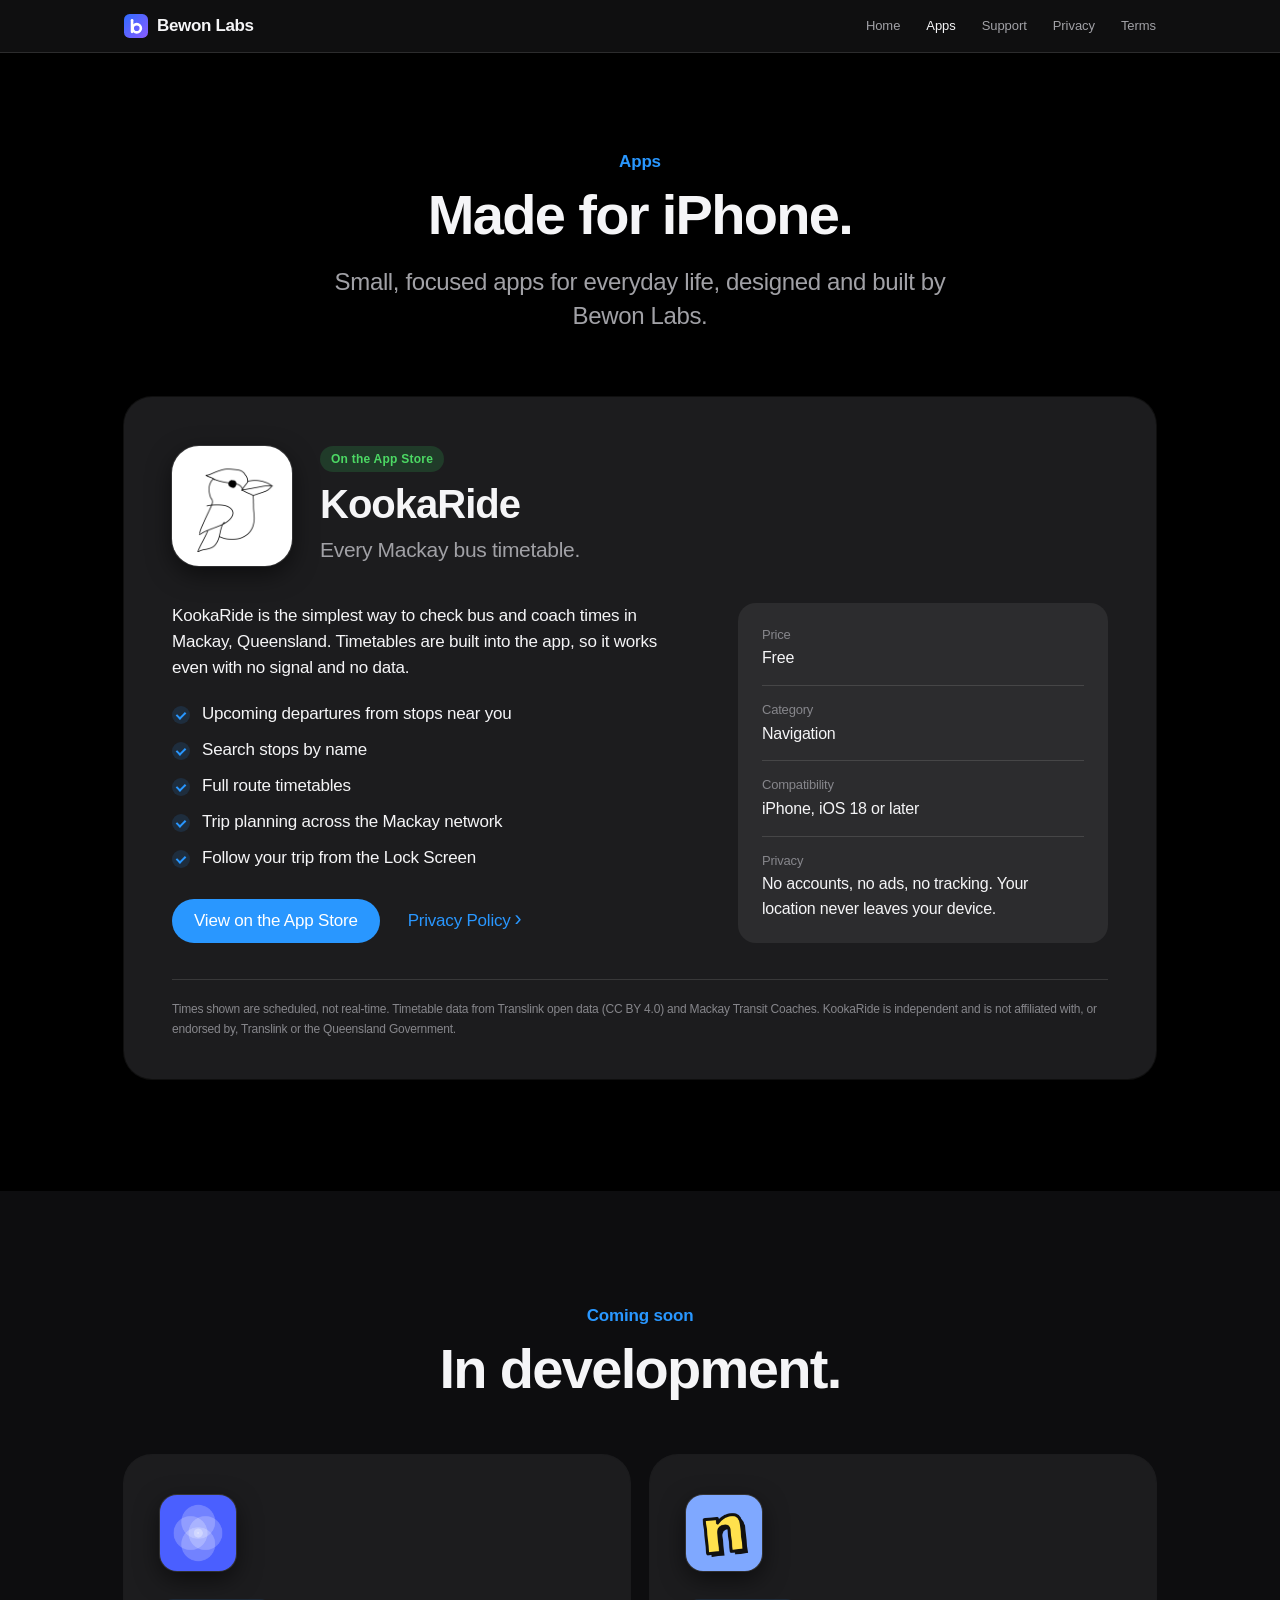
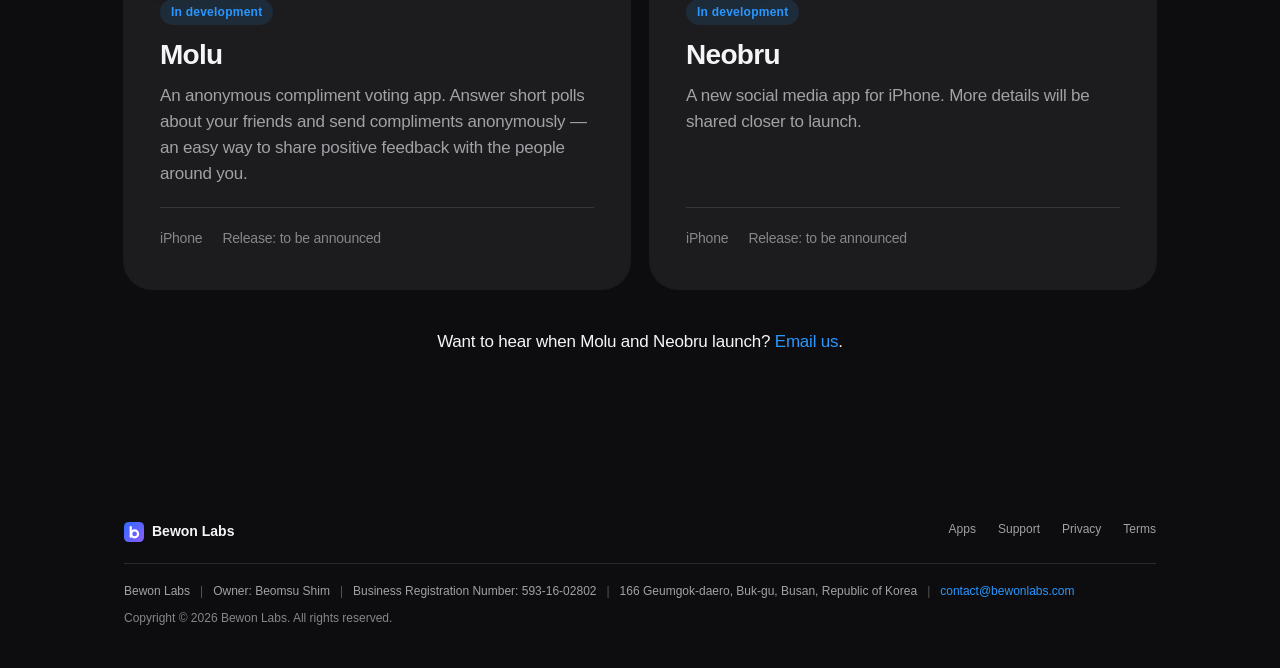
==== apps.html @ 568832bc "Redesign site with dark theme and app pages" ====
<!DOCTYPE html>
<html lang="en">
<head>
<meta charset="UTF-8">
<meta name="viewport" content="width=device-width, initial-scale=1, viewport-fit=cover">
<title>Apps — Bewon Labs</title>
<meta name="description" content="KookaRide, Molu and Neobru — iPhone apps by Bewon Labs.">
<meta name="theme-color" content="#000000">
<meta name="color-scheme" content="dark">
<link rel="icon" type="image/svg+xml" href="data:image/svg+xml,%3Csvg xmlns=%22http://www.w3.org/2000/svg%22 viewBox=%220 0 64 64%22%3E%3Cdefs%3E%3ClinearGradient id=%22g%22 x1=%220%22 y1=%220%22 x2=%221%22 y2=%221%22%3E%3Cstop offset=%220%22 stop-color=%22%232f6bff%22/%3E%3Cstop offset=%221%22 stop-color=%22%238a5cff%22/%3E%3C/linearGradient%3E%3C/defs%3E%3Crect width=%2264%22 height=%2264%22 rx=%2215%22 fill=%22url%28%23g%29%22/%3E%3Crect x=%2218%22 y=%2213%22 width=%227%22 height=%2238%22 rx=%223.5%22 fill=%22%23fff%22/%3E%3Ccircle cx=%2234%22 cy=%2238%22 r=%2211%22 fill=%22none%22 stroke=%22%23fff%22 stroke-width=%227%22/%3E%3C/svg%3E">
<link rel="apple-touch-icon" href="favicon.png">
<link rel="stylesheet" href="style.css">
</head>
<body>
<a class="skip" href="#main">Skip to content</a>
<header class="site-header">
  <div class="wrap">
    <a class="brand" href="index.html" aria-label="Bewon Labs home">
      <svg viewBox="0 0 64 64" aria-hidden="true">
      <defs><linearGradient id="lg-h" x1="0" y1="0" x2="1" y2="1">
        <stop offset="0" stop-color="#2f6bff"/><stop offset="1" stop-color="#8a5cff"/></linearGradient></defs>
      <rect width="64" height="64" rx="15" fill="url(#lg-h)"/>
      <rect x="18" y="13" width="7" height="38" rx="3.5" fill="#fff"/>
      <circle cx="34" cy="38" r="11" fill="none" stroke="#fff" stroke-width="7"/>
    </svg>
      <span>Bewon Labs</span>
    </a>
    <nav class="nav" aria-label="Main">
      <a href="index.html" class="nav-home">Home</a>
      <a href="apps.html" aria-current="page">Apps</a>
      <a href="support.html">Support</a>
      <a href="privacy.html">Privacy</a>
      <a href="terms.html">Terms</a>
    </nav>
  </div>
</header>

<main id="main">
  <div class="page-intro">
    <div class="wrap">
      <p class="eyebrow reveal">Apps</p>
      <h1 class="headline reveal">Made for iPhone.</h1>
      <p class="subhead reveal">Small, focused apps for everyday life, designed and built by Bewon Labs.</p>
    </div>
  </div>

  <section style="padding-top:0">
    <div class="wrap">
      <article class="feature reveal">
        <div class="feature-head">
          <img class="app-icon app-icon-lg" src="kookaride.png" alt="KookaRide app icon" width="120" height="120">
          <div>
            <span class="badge live">On the App Store</span>
            <h2 class="title">KookaRide</h2>
            <p class="feature-sub">Every Mackay bus timetable.</p>
          </div>
        </div>
        <div class="feature-body">
          <div>
            <p>KookaRide is the simplest way to check bus and coach times in Mackay, Queensland.
            Timetables are built into the app, so it works even with no signal and no data.</p>
            <ul class="checklist">
              <li>Upcoming departures from stops near you</li>
              <li>Search stops by name</li>
              <li>Full route timetables</li>
              <li>Trip planning across the Mackay network</li>
              <li>Follow your trip from the Lock Screen</li>
            </ul>
            <div class="actions left">
              <a class="btn" href="https://apps.apple.com/au/app/kookaride/id6785360237">View on the App Store</a>
              <a class="more" href="https://devrafa.notion.site/kookaride-privacy-policy">Privacy Policy</a>
            </div>
          </div>
          <dl class="facts">
            <div><dt>Price</dt><dd>Free</dd></div>
            <div><dt>Category</dt><dd>Navigation</dd></div>
            <div><dt>Compatibility</dt><dd>iPhone, iOS 18 or later</dd></div>
            <div><dt>Privacy</dt><dd>No accounts, no ads, no tracking. Your location never leaves your device.</dd></div>
          </dl>
        </div>
        <p class="fineprint">Times shown are scheduled, not real-time. Timetable data from Translink open data (CC BY 4.0) and Mackay Transit Coaches.
        KookaRide is independent and is not affiliated with, or endorsed by, Translink or the Queensland Government.</p>
      </article>
    </div>
  </section>

  <section class="alt">
    <div class="wrap">
      <div class="section-head reveal">
        <p class="eyebrow">Coming soon</p>
        <h2 class="headline">In development.</h2>
      </div>
      <div class="apps">
      <article class="app reveal">
        <img class="app-icon" src="molu.png" alt="Molu app icon" width="76" height="76">
        <span class="badge">In development</span>
        <h3>Molu</h3>
        <p>An anonymous compliment voting app. Answer short polls about your friends and send compliments anonymously &mdash; an easy way to share positive feedback with the people around you.</p>
        <div class="meta"><span>iPhone</span><span>Release: to be announced</span></div>
      </article>
      <article class="app reveal">
        <img class="app-icon" src="neobru.png" alt="Neobru app icon" width="76" height="76">
        <span class="badge">In development</span>
        <h3>Neobru</h3>
        <p>A new social media app for iPhone. More details will be shared closer to launch.</p>
        <div class="meta"><span>iPhone</span><span>Release: to be announced</span></div>
      </article>
      </div>
      <p class="center reveal" style="margin-top:40px">Want to hear when Molu and Neobru launch? <a href="mailto:contact@bewonlabs.com?subject=Launch%20updates">Email us</a>.</p>
    </div>
  </section>
</main>

<footer class="site-footer">
  <div class="wrap">
    <div class="footer-top">
      <div class="footer-brand"><svg viewBox="0 0 64 64" aria-hidden="true">
      <defs><linearGradient id="lg-f" x1="0" y1="0" x2="1" y2="1">
        <stop offset="0" stop-color="#2f6bff"/><stop offset="1" stop-color="#8a5cff"/></linearGradient></defs>
      <rect width="64" height="64" rx="15" fill="url(#lg-f)"/>
      <rect x="18" y="13" width="7" height="38" rx="3.5" fill="#fff"/>
      <circle cx="34" cy="38" r="11" fill="none" stroke="#fff" stroke-width="7"/>
    </svg><span>Bewon Labs</span></div>
      <nav class="footer-links" aria-label="Footer">
        <a href="apps.html">Apps</a>
        <a href="support.html">Support</a>
        <a href="privacy.html">Privacy</a>
        <a href="terms.html">Terms</a>
      </nav>
    </div>
    <p class="biz">
      <span>Bewon Labs</span>
      <span>Owner: Beomsu Shim</span>
      <span>Business Registration Number: 593-16-02802</span>
      <span>166 Geumgok-daero, Buk-gu, Busan, Republic of Korea</span>
      <span><a href="mailto:contact@bewonlabs.com">contact@bewonlabs.com</a></span>
    </p>
    <p class="copy">Copyright &copy; 2026 Bewon Labs. All rights reserved.</p>
  </div>
</footer>
<script>
(function(){
  var d=document.documentElement;d.className+=' js';
  var els=document.querySelectorAll('.reveal');
  if(!('IntersectionObserver' in window)){els.forEach(function(e){e.classList.add('in')});return;}
  var io=new IntersectionObserver(function(es){es.forEach(function(e){if(e.isIntersecting){e.target.classList.add('in');io.unobserve(e.target);}})},{rootMargin:'0px 0px -8% 0px'});
  els.forEach(function(e){io.observe(e)});
})();
</script>
</body>
</html>
---- style.css ----
/* Bewon Labs — site styles */
:root{
  --bg:#000000;
  --bg-alt:#0d0d0f;
  --surface:#1c1c1e;
  --surface-2:#2c2c2e;
  --text:#f5f5f7;
  --text-2:#a1a1a6;
  --text-3:#86868b;
  --line:rgba(255,255,255,.12);
  --accent:#2997ff;
  --accent-hover:#5aafff;
  --header-bg:rgba(22,22,23,.72);
  --shadow:0 0 0 1px rgba(255,255,255,.06);
  --shadow-hover:0 0 0 1px rgba(255,255,255,.12),0 20px 50px rgba(0,0,0,.6);
  --glow-1:rgba(64,120,255,.30);
  --glow-2:rgba(160,110,255,.24);
  --radius-lg:28px;
  --radius:18px;
  --max:1080px;
  --read:680px;
  color-scheme:dark;
}

*,*::before,*::after{box-sizing:border-box}
html{-webkit-text-size-adjust:100%;scroll-behavior:smooth}
body{
  margin:0;background:var(--bg);color:var(--text);
  font-family:-apple-system,BlinkMacSystemFont,"SF Pro Text","Helvetica Neue","Segoe UI",Roboto,sans-serif;
  font-size:17px;line-height:1.53;letter-spacing:-.012em;
  -webkit-font-smoothing:antialiased;-moz-osx-font-smoothing:grayscale;
  text-rendering:optimizeLegibility;
}
a{color:var(--accent);text-decoration:none}
a:hover{text-decoration:underline}
:focus-visible{outline:3px solid color-mix(in srgb,var(--accent) 55%,transparent);outline-offset:3px;border-radius:6px}
img,svg{display:block}
.wrap{max-width:var(--max);margin:0 auto;padding:0 24px}
.read{max-width:var(--read);margin:0 auto;padding:0 24px}
.skip{position:absolute;left:-9999px}
.skip:focus{left:16px;top:12px;z-index:100;background:var(--surface);padding:8px 14px;border-radius:10px;box-shadow:var(--shadow)}

/* ---------- Header ---------- */
.site-header{
  position:sticky;top:0;z-index:50;
  background:var(--header-bg);
  -webkit-backdrop-filter:saturate(180%) blur(20px);backdrop-filter:saturate(180%) blur(20px);
  border-bottom:1px solid var(--line);
}
.site-header .wrap{height:52px;display:flex;align-items:center;justify-content:space-between;gap:16px}
.brand{display:flex;align-items:center;gap:9px;white-space:nowrap;color:var(--text);font-weight:600;font-size:17px;letter-spacing:-.02em}
.brand:hover{text-decoration:none}
.brand svg{width:24px;height:24px;flex:none}
.nav{display:flex;gap:26px;font-size:13px;letter-spacing:-.005em}
.nav a{color:var(--text-2);transition:color .2s}
.nav a:hover{color:var(--text);text-decoration:none}
.nav a[aria-current="page"]{color:var(--text);font-weight:500}

/* ---------- Type ---------- */
.eyebrow{font-size:17px;font-weight:600;color:var(--accent);margin:0 0 10px;letter-spacing:-.01em}
.display{font-size:clamp(44px,8vw,88px);line-height:1.04;font-weight:700;letter-spacing:-.035em;margin:0}
.headline{font-size:clamp(34px,5vw,56px);line-height:1.07;font-weight:700;letter-spacing:-.03em;margin:0}
.title{font-size:clamp(28px,3.6vw,40px);line-height:1.1;font-weight:700;letter-spacing:-.025em;margin:0}
.subhead{font-size:clamp(19px,2.2vw,24px);line-height:1.42;color:var(--text-2);font-weight:400;letter-spacing:-.015em;margin:20px 0 0}
.gradient-text{
  background:linear-gradient(100deg,#4d82ff 0%,#8f6dff 50%,#d26bff 100%);
  -webkit-background-clip:text;background-clip:text;color:transparent;
}

/* ---------- Buttons ---------- */
.actions{display:flex;flex-wrap:wrap;align-items:center;justify-content:center;gap:14px 28px;margin-top:36px}
.btn{
  display:inline-flex;align-items:center;justify-content:center;
  min-height:44px;padding:0 22px;border-radius:980px;
  background:var(--accent);color:#fff;font-size:17px;font-weight:500;
  transition:background .2s,transform .2s;
}
.btn:hover{background:var(--accent-hover);text-decoration:none}
.btn:active{transform:scale(.98)}
.more{font-size:17px;font-weight:500;display:inline-flex;align-items:center;gap:4px}
.more::after{content:"›";font-size:1.25em;line-height:1;transform:translateY(-1px)}

/* ---------- Sections ---------- */
section{padding:112px 0}
.alt{background:var(--bg-alt)}
.center{text-align:center}
.section-head{max-width:720px;margin:0 auto 56px;text-align:center}

/* Hero */
.hero{position:relative;overflow:hidden;padding:120px 0 128px;text-align:center}
.hero::before{
  content:"";position:absolute;inset:-30% -10% auto -10%;height:120%;z-index:-1;
  background:
    radial-gradient(40% 50% at 35% 45%,var(--glow-1),transparent 70%),
    radial-gradient(35% 45% at 68% 50%,var(--glow-2),transparent 70%);
  filter:blur(10px);
}
.hero .subhead{max-width:640px;margin-left:auto;margin-right:auto}
.hero-mark{width:84px;height:84px;margin:0 auto 32px;border-radius:22px;box-shadow:var(--shadow)}

/* Feature tiles */
.tiles{display:grid;grid-template-columns:repeat(3,1fr);gap:20px}
.tile{background:var(--surface);border-radius:var(--radius-lg);padding:36px 32px 38px;box-shadow:var(--shadow)}
.alt .tile{box-shadow:var(--shadow)}
.tile .icon{width:44px;height:44px;margin-bottom:22px;color:var(--accent)}
.tile h3{font-size:21px;line-height:1.24;font-weight:600;letter-spacing:-.02em;margin:0 0 10px}
.tile p{margin:0;color:var(--text-2);font-size:17px}

/* App cards */
.apps{display:grid;grid-template-columns:repeat(2,1fr);gap:20px}
.app{
  background:var(--surface);border-radius:var(--radius-lg);padding:40px 36px;
  box-shadow:var(--shadow);transition:box-shadow .35s ease,transform .35s ease;
  display:flex;flex-direction:column;
}
.app:hover{box-shadow:var(--shadow-hover);transform:translateY(-2px)}
.alt .app{box-shadow:var(--shadow)}
.alt .app:hover{box-shadow:var(--shadow-hover)}
.app-icon{width:76px;height:76px;border-radius:18px;margin-bottom:28px}
.badge{
  align-self:flex-start;font-size:12px;font-weight:600;letter-spacing:.02em;
  padding:4px 11px;border-radius:980px;margin-bottom:14px;
  color:var(--accent);background:color-mix(in srgb,var(--accent) 12%,transparent);
}
.app h3{font-size:28px;line-height:1.14;font-weight:700;letter-spacing:-.025em;margin:0 0 12px}
.app p{margin:0 0 20px;color:var(--text-2)}
.app .meta{margin-top:auto;padding-top:20px;border-top:1px solid var(--line);font-size:14px;color:var(--text-3);display:flex;flex-wrap:wrap;gap:6px 20px}

/* Contact band */
.cta{text-align:center}
.cta .subhead{max-width:560px;margin-left:auto;margin-right:auto}

/* Page intro (sub pages) */
.page-intro{padding:96px 0 64px;text-align:center}
.page-intro .subhead{max-width:620px;margin-left:auto;margin-right:auto}

/* Support */
.support-grid{display:grid;grid-template-columns:repeat(2,1fr);gap:20px}
.support-grid .tile h3{font-size:24px}
.checklist{list-style:none;margin:6px 0 0;padding:0}
.checklist li{position:relative;padding-left:30px;margin:0 0 10px;color:var(--text-2)}
.checklist li::before{
  content:"";position:absolute;left:0;top:5px;width:18px;height:18px;border-radius:50%;
  background:color-mix(in srgb,var(--accent) 14%,transparent);
}
.checklist li::after{
  content:"";position:absolute;left:6px;top:9px;width:6px;height:9px;
  border:solid var(--accent);border-width:0 2px 2px 0;transform:rotate(45deg);
}
.faq{max-width:var(--read);margin:0 auto}
.faq details{border-bottom:1px solid var(--line)}
.faq summary{
  list-style:none;cursor:pointer;padding:22px 36px 22px 0;position:relative;
  font-size:19px;font-weight:600;letter-spacing:-.015em;
}
.faq summary::-webkit-details-marker{display:none}
.faq summary::after{
  content:"";position:absolute;right:6px;top:50%;width:9px;height:9px;margin-top:-7px;
  border:solid var(--text-2);border-width:0 2px 2px 0;transform:rotate(45deg);transition:transform .25s;
}
.faq details[open] summary::after{transform:rotate(-135deg);margin-top:-2px}
.faq details p{margin:-6px 0 22px;color:var(--text-2)}

/* Legal */
.legal-head{padding:88px 0 40px}
.legal-head .title{font-size:clamp(34px,5vw,48px)}
.updated{color:var(--text-3);font-size:15px;margin:14px 0 0}
.toc{background:var(--bg-alt);border-radius:var(--radius);padding:22px 26px;margin:0 0 48px}
.toc p{margin:0 0 8px;font-size:13px;font-weight:600;color:var(--text-3);text-transform:uppercase;letter-spacing:.06em}
.toc ol{margin:0;padding-left:20px;columns:2;column-gap:32px;font-size:15px}
.toc li{margin:0 0 6px;break-inside:avoid}
.prose{padding-bottom:40px}
.prose h2{font-size:24px;line-height:1.2;font-weight:600;letter-spacing:-.02em;margin:48px 0 12px;scroll-margin-top:72px}
.prose p,.prose li{color:var(--text)}
.prose p{margin:0 0 14px}
.prose ul{margin:0 0 14px;padding-left:22px}
.prose li{margin:0 0 8px}
.prose strong{font-weight:600}
.contact-card{background:var(--bg-alt);border-radius:var(--radius);padding:22px 26px;margin-top:8px}
.contact-card p{margin:0 0 4px}

/* ---------- Footer ---------- */
.site-footer{background:var(--bg-alt);color:var(--text-2);font-size:12px;line-height:1.6;letter-spacing:0}
.site-footer .wrap{padding-top:36px;padding-bottom:40px}
.footer-top{display:flex;flex-wrap:wrap;justify-content:space-between;gap:20px;padding-bottom:20px;border-bottom:1px solid var(--line)}
.footer-brand{display:flex;align-items:center;gap:8px;color:var(--text);font-size:14px;font-weight:600}
.footer-brand svg{width:20px;height:20px}
.footer-links{display:flex;flex-wrap:wrap;gap:6px 22px}
.footer-links a{color:var(--text-2)}
.footer-links a:hover{color:var(--text)}
.biz{display:flex;flex-wrap:wrap;gap:4px 10px;margin:18px 0 8px}
.biz span:not(:last-child)::after{content:"|";margin-left:10px;color:var(--text-3);opacity:.6}
.copy{margin:0;color:var(--text-3)}

/* ---------- Motion ---------- */
.js .reveal{opacity:0;transform:translateY(24px);transition:opacity .9s cubic-bezier(.2,.7,.2,1),transform .9s cubic-bezier(.2,.7,.2,1)}
.js .reveal.in{opacity:1;transform:none}
@media (prefers-reduced-motion:reduce){
  html{scroll-behavior:auto}
  .js .reveal{opacity:1;transform:none;transition:none}
  .app,.app:hover{transition:none;transform:none}
}

/* ---------- Responsive ---------- */
@media (max-width:900px){
  .tiles{grid-template-columns:1fr}
  .apps,.support-grid{grid-template-columns:1fr}
}
@media (max-width:640px){
  body{font-size:16px}
  section{padding:80px 0}
  .hero{padding:84px 0 92px}
  .hero-mark{width:68px;height:68px;border-radius:18px;margin-bottom:26px}
  .nav{gap:14px}
  .nav .nav-home{display:none}
  .tile{padding:30px 26px}
  .app{padding:32px 26px}
  .app h3{font-size:24px}
  .page-intro{padding:72px 0 48px}
  .legal-head{padding:64px 0 32px}
  .toc ol{columns:1}
  .footer-top{flex-direction:column}
  .biz{flex-direction:column}
  .biz span::after{display:none}
}
@media (max-width:360px){
  .brand span{display:none}
}

/* ---------- App icons & feature ---------- */
img.app-icon{
  width:76px;height:76px;border-radius:22.5%;object-fit:cover;
  box-shadow:0 0 0 1px rgba(255,255,255,.12),0 8px 24px rgba(0,0,0,.55);
  background:#fff;
}
img.app-icon-lg{width:120px;height:120px;margin:0;flex:none}
.badge.live{color:#4cd964;background:rgba(52,199,89,.18)}
.apps3{grid-template-columns:repeat(3,1fr)}
.apps3 .app{padding:36px 30px}
.apps3 .app h3{font-size:26px}
.app p .more{font-size:16px}

.feature{background:var(--surface);border-radius:var(--radius-lg);box-shadow:var(--shadow);padding:48px 48px 40px}
.feature-head{display:flex;align-items:center;gap:28px;margin-bottom:36px}
.feature-head .badge{display:inline-block;margin-bottom:10px}
.feature-sub{margin:8px 0 0;font-size:21px;color:var(--text-2);letter-spacing:-.015em}
.feature-body{display:grid;grid-template-columns:1.4fr 1fr;gap:48px;align-items:start}
.feature-body > div > p{margin:0 0 20px}
.feature .checklist li{color:var(--text)}
.actions.left{justify-content:flex-start;margin-top:28px}
.facts{margin:0;background:var(--surface-2);border-radius:var(--radius);padding:8px 24px}
.facts div{padding:14px 0;border-bottom:1px solid var(--line)}
.facts div:last-child{border-bottom:0}
.facts dt{font-size:13px;color:var(--text-3);margin:0 0 2px}
.facts dd{margin:0;font-size:16px}
.fineprint{margin:36px 0 0;padding-top:20px;border-top:1px solid var(--line);font-size:12px;line-height:1.6;color:var(--text-3)}

@media (max-width:900px){
  .apps3{grid-template-columns:1fr}
  .feature-body{grid-template-columns:1fr;gap:28px}
}
@media (max-width:640px){
  .feature{padding:32px 24px 28px}
  .feature-head{flex-direction:column;align-items:flex-start;gap:20px}
  img.app-icon-lg{width:96px;height:96px}
}
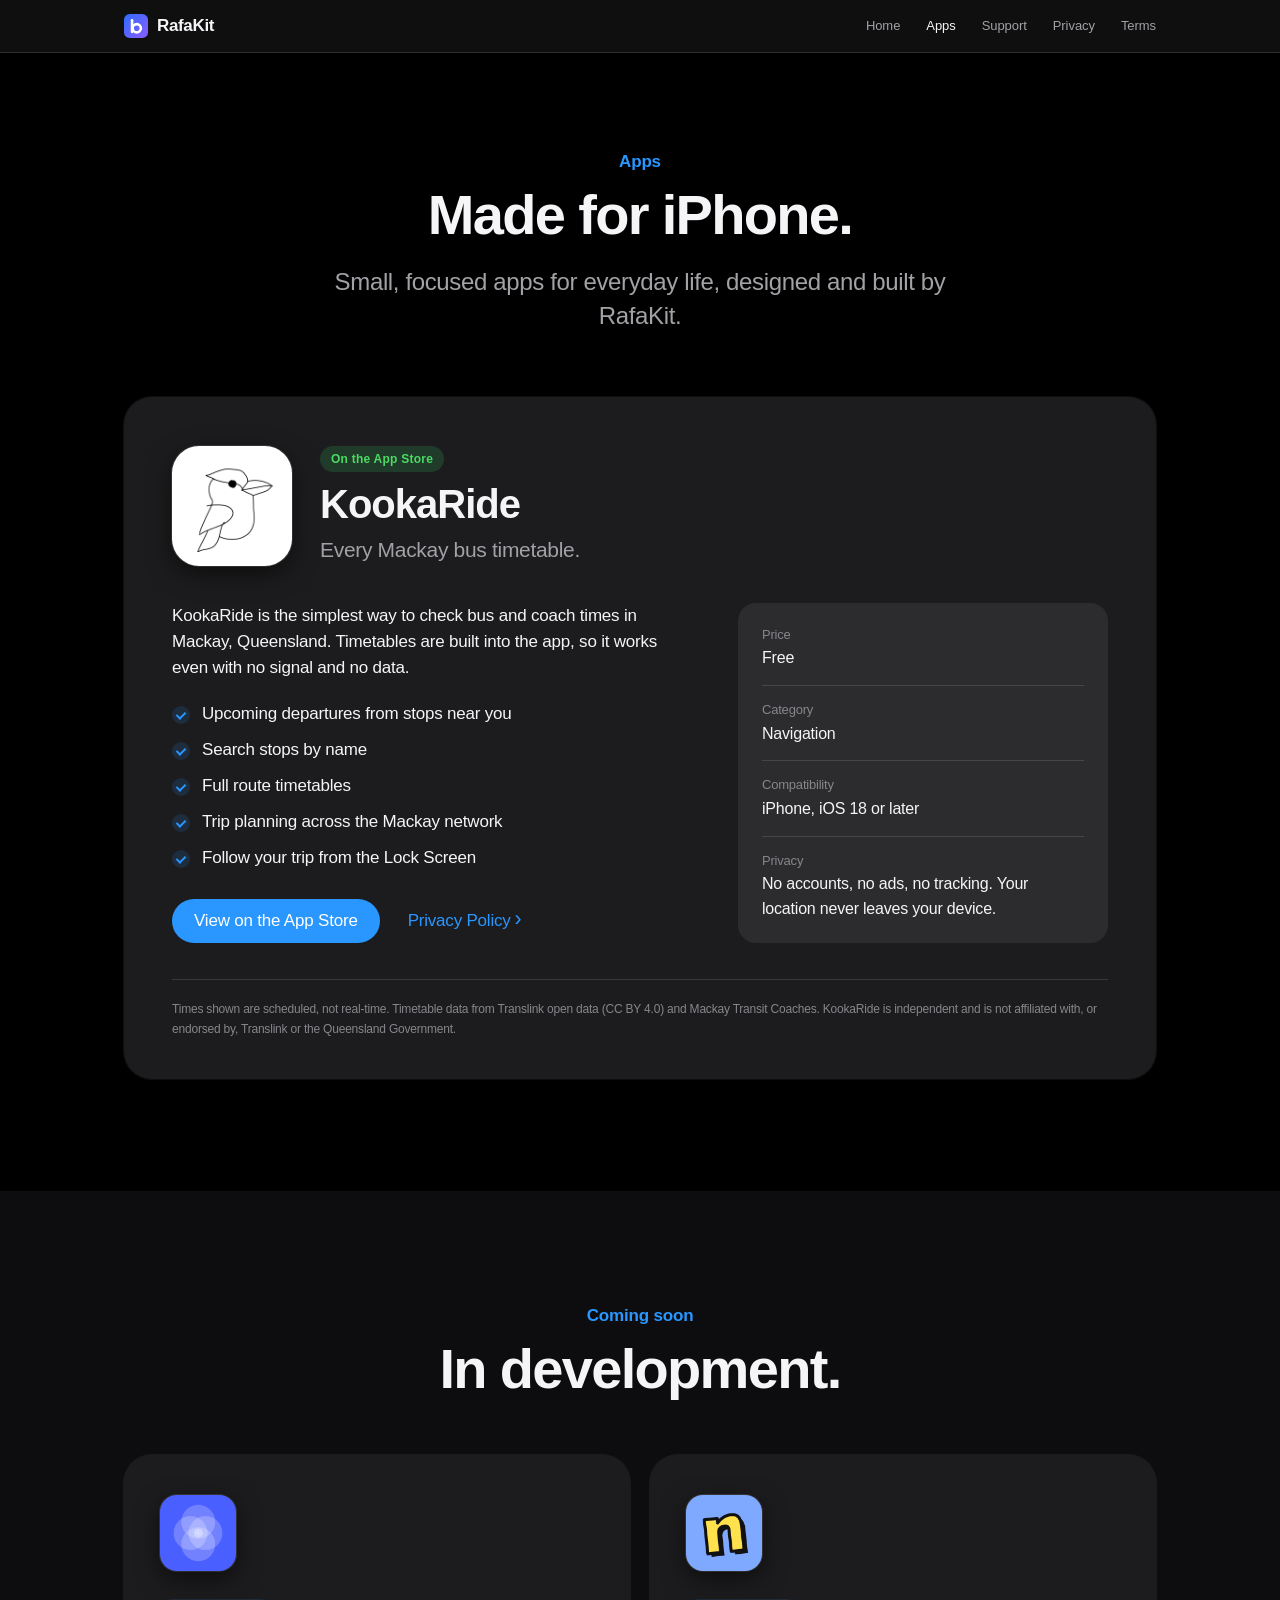
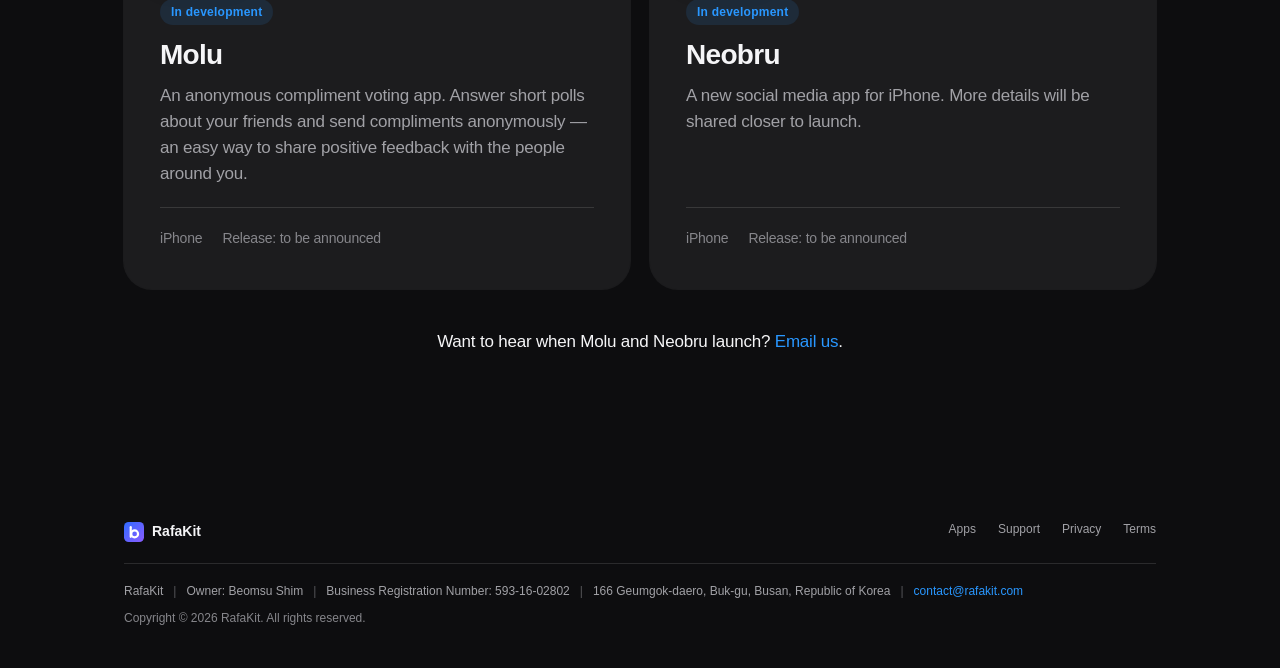
==== commit f1c98793: "Rename site to RafaKit" ====
--- a/apps.html
+++ b/apps.html
@@ -3,8 +3,8 @@
 <head>
 <meta charset="UTF-8">
 <meta name="viewport" content="width=device-width, initial-scale=1, viewport-fit=cover">
-<title>Apps — Bewon Labs</title>
-<meta name="description" content="KookaRide, Molu and Neobru — iPhone apps by Bewon Labs.">
+<title>Apps — RafaKit</title>
+<meta name="description" content="KookaRide, Molu and Neobru — iPhone apps by RafaKit.">
 <meta name="theme-color" content="#000000">
 <meta name="color-scheme" content="dark">
 <link rel="icon" type="image/svg+xml" href="data:image/svg+xml,%3Csvg xmlns=%22http://www.w3.org/2000/svg%22 viewBox=%220 0 64 64%22%3E%3Cdefs%3E%3ClinearGradient id=%22g%22 x1=%220%22 y1=%220%22 x2=%221%22 y2=%221%22%3E%3Cstop offset=%220%22 stop-color=%22%232f6bff%22/%3E%3Cstop offset=%221%22 stop-color=%22%238a5cff%22/%3E%3C/linearGradient%3E%3C/defs%3E%3Crect width=%2264%22 height=%2264%22 rx=%2215%22 fill=%22url%28%23g%29%22/%3E%3Crect x=%2218%22 y=%2213%22 width=%227%22 height=%2238%22 rx=%223.5%22 fill=%22%23fff%22/%3E%3Ccircle cx=%2234%22 cy=%2238%22 r=%2211%22 fill=%22none%22 stroke=%22%23fff%22 stroke-width=%227%22/%3E%3C/svg%3E">
@@ -15,7 +15,7 @@
 <a class="skip" href="#main">Skip to content</a>
 <header class="site-header">
   <div class="wrap">
-    <a class="brand" href="index.html" aria-label="Bewon Labs home">
+    <a class="brand" href="index.html" aria-label="RafaKit home">
       <svg viewBox="0 0 64 64" aria-hidden="true">
       <defs><linearGradient id="lg-h" x1="0" y1="0" x2="1" y2="1">
         <stop offset="0" stop-color="#2f6bff"/><stop offset="1" stop-color="#8a5cff"/></linearGradient></defs>
@@ -23,7 +23,7 @@
       <rect x="18" y="13" width="7" height="38" rx="3.5" fill="#fff"/>
       <circle cx="34" cy="38" r="11" fill="none" stroke="#fff" stroke-width="7"/>
     </svg>
-      <span>Bewon Labs</span>
+      <span>RafaKit</span>
     </a>
     <nav class="nav" aria-label="Main">
       <a href="index.html" class="nav-home">Home</a>
@@ -40,7 +40,7 @@
     <div class="wrap">
       <p class="eyebrow reveal">Apps</p>
       <h1 class="headline reveal">Made for iPhone.</h1>
-      <p class="subhead reveal">Small, focused apps for everyday life, designed and built by Bewon Labs.</p>
+      <p class="subhead reveal">Small, focused apps for everyday life, designed and built by RafaKit.</p>
     </div>
   </div>
 
@@ -106,7 +106,7 @@
         <div class="meta"><span>iPhone</span><span>Release: to be announced</span></div>
       </article>
       </div>
-      <p class="center reveal" style="margin-top:40px">Want to hear when Molu and Neobru launch? <a href="mailto:contact@bewonlabs.com?subject=Launch%20updates">Email us</a>.</p>
+      <p class="center reveal" style="margin-top:40px">Want to hear when Molu and Neobru launch? <a href="mailto:contact@rafakit.com?subject=Launch%20updates">Email us</a>.</p>
     </div>
   </section>
 </main>
@@ -120,7 +120,7 @@
       <rect width="64" height="64" rx="15" fill="url(#lg-f)"/>
       <rect x="18" y="13" width="7" height="38" rx="3.5" fill="#fff"/>
       <circle cx="34" cy="38" r="11" fill="none" stroke="#fff" stroke-width="7"/>
-    </svg><span>Bewon Labs</span></div>
+    </svg><span>RafaKit</span></div>
       <nav class="footer-links" aria-label="Footer">
         <a href="apps.html">Apps</a>
         <a href="support.html">Support</a>
@@ -129,13 +129,13 @@
       </nav>
     </div>
     <p class="biz">
-      <span>Bewon Labs</span>
+      <span>RafaKit</span>
       <span>Owner: Beomsu Shim</span>
       <span>Business Registration Number: 593-16-02802</span>
       <span>166 Geumgok-daero, Buk-gu, Busan, Republic of Korea</span>
-      <span><a href="mailto:contact@bewonlabs.com">contact@bewonlabs.com</a></span>
+      <span><a href="mailto:contact@rafakit.com">contact@rafakit.com</a></span>
     </p>
-    <p class="copy">Copyright &copy; 2026 Bewon Labs. All rights reserved.</p>
+    <p class="copy">Copyright &copy; 2026 RafaKit. All rights reserved.</p>
   </div>
 </footer>
 <script>
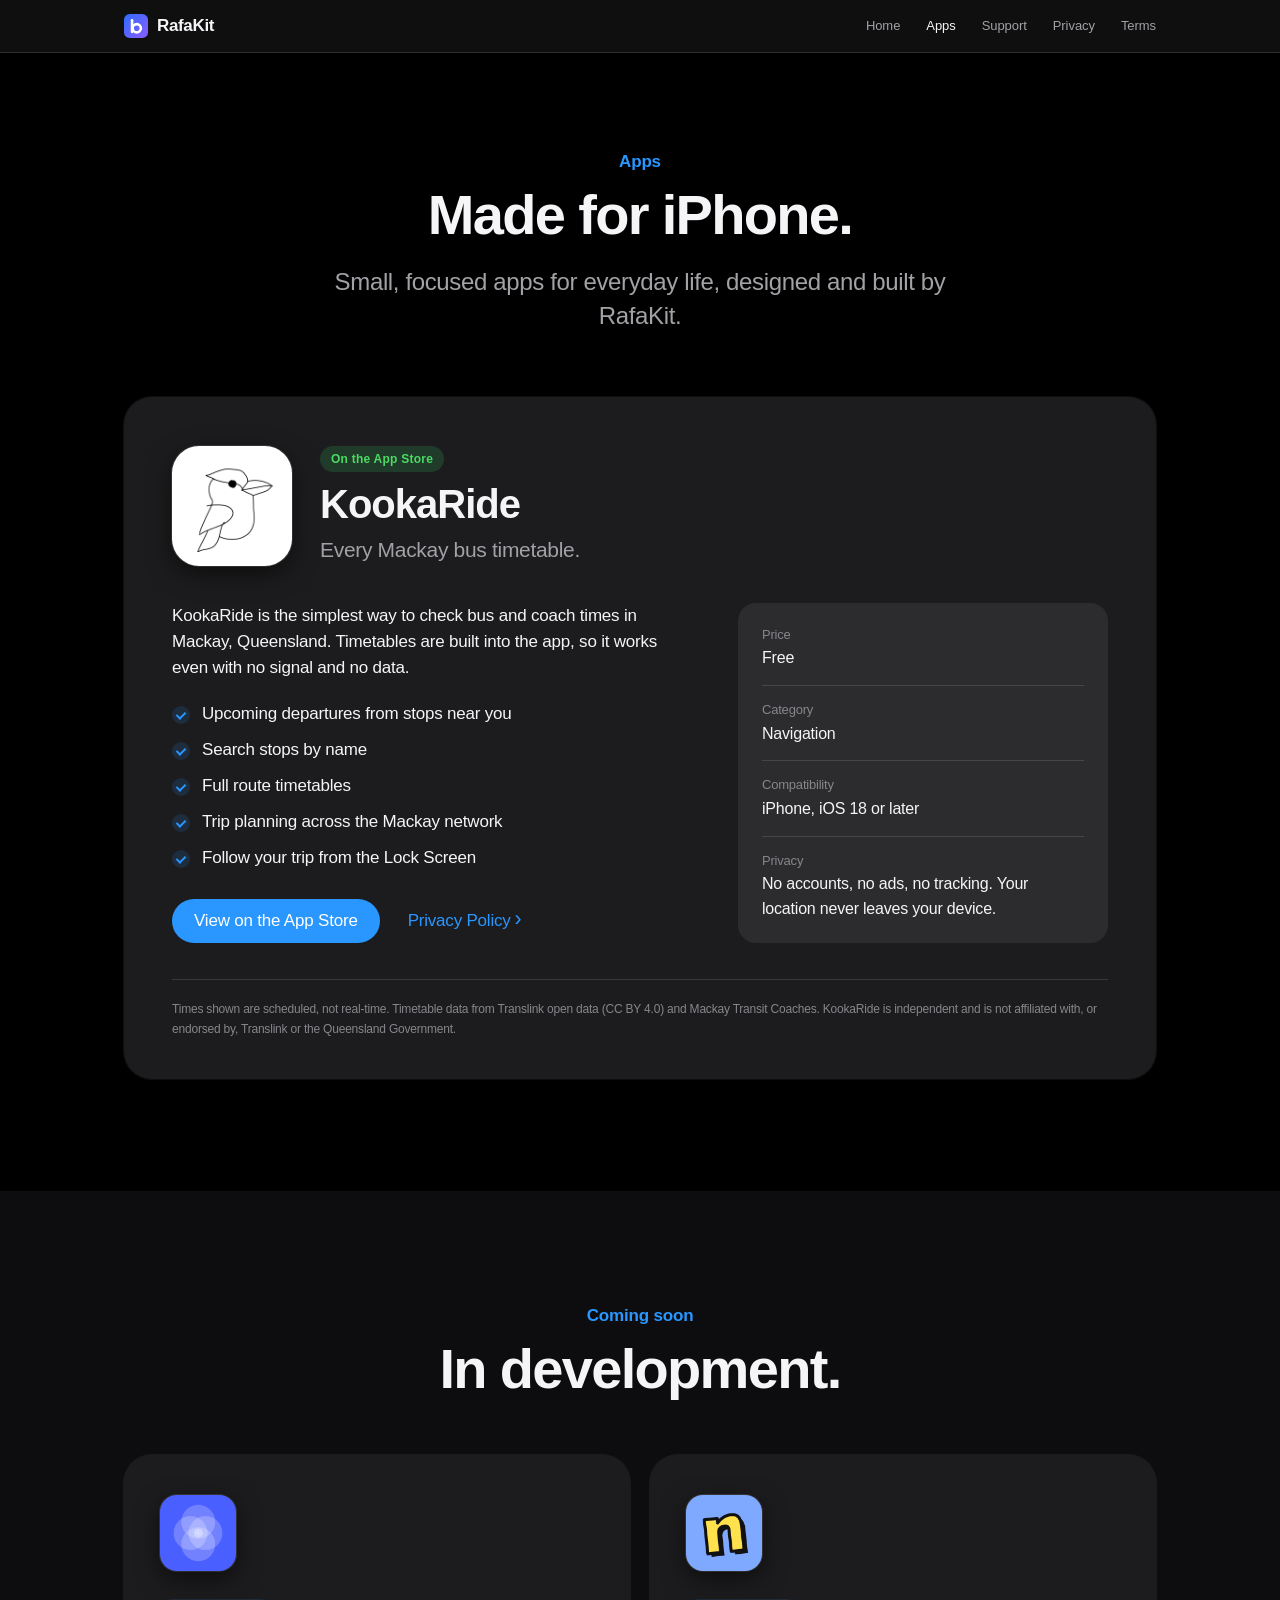
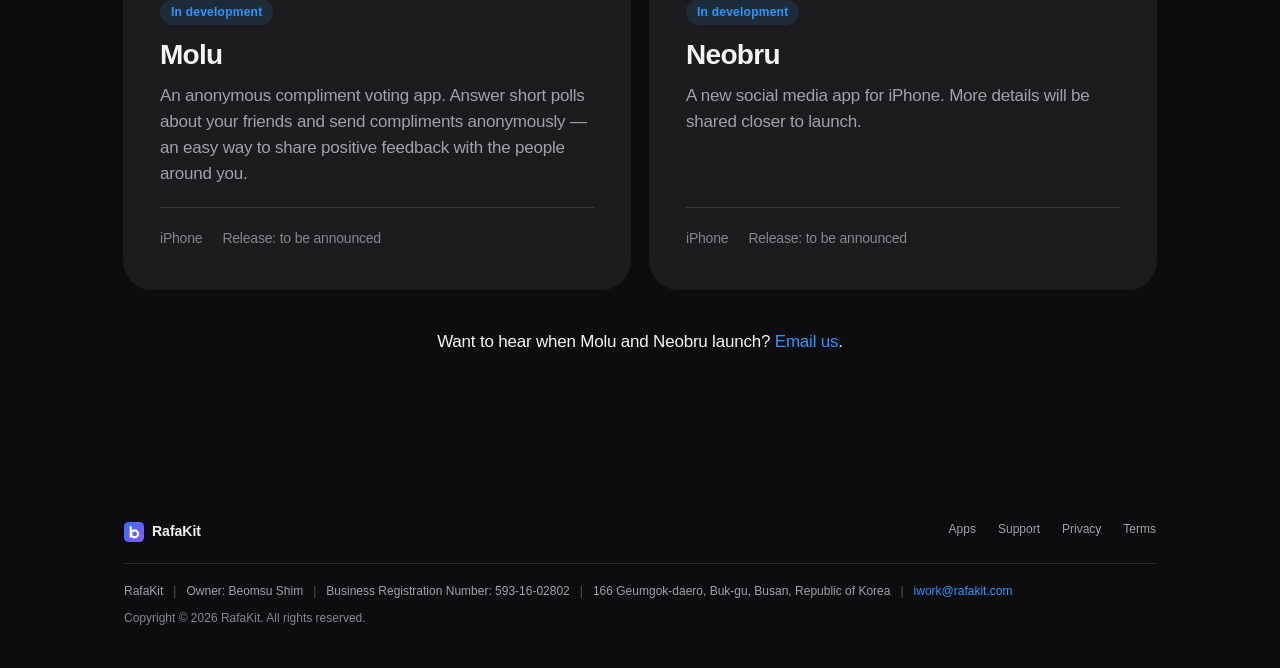
==== commit b8ab313c: "Use iwork@rafakit.com as contact email" ====
--- a/apps.html
+++ b/apps.html
@@ -106,7 +106,7 @@
         <div class="meta"><span>iPhone</span><span>Release: to be announced</span></div>
       </article>
       </div>
-      <p class="center reveal" style="margin-top:40px">Want to hear when Molu and Neobru launch? <a href="mailto:contact@rafakit.com?subject=Launch%20updates">Email us</a>.</p>
+      <p class="center reveal" style="margin-top:40px">Want to hear when Molu and Neobru launch? <a href="mailto:iwork@rafakit.com?subject=Launch%20updates">Email us</a>.</p>
     </div>
   </section>
 </main>
@@ -133,7 +133,7 @@
       <span>Owner: Beomsu Shim</span>
       <span>Business Registration Number: 593-16-02802</span>
       <span>166 Geumgok-daero, Buk-gu, Busan, Republic of Korea</span>
-      <span><a href="mailto:contact@rafakit.com">contact@rafakit.com</a></span>
+      <span><a href="mailto:iwork@rafakit.com">iwork@rafakit.com</a></span>
     </p>
     <p class="copy">Copyright &copy; 2026 RafaKit. All rights reserved.</p>
   </div>
--- a/style.css
+++ b/style.css
@@ -1,4 +1,4 @@
-/* Bewon Labs — site styles */
+/* RafaKit — site styles */
 :root{
   --bg:#000000;
   --bg-alt:#0d0d0f;
@@ -33,7 +33,7 @@
 }
 a{color:var(--accent);text-decoration:none}
 a:hover{text-decoration:underline}
-:focus-visible{outline:3px solid color-mix(in srgb,var(--accent) 55%,transparent);outline-offset:3px;border-radius:6px}
+:focus-visible{outline:3px solid rgba(41,151,255,.55);outline:3px solid color-mix(in srgb,var(--accent) 55%,transparent);outline-offset:3px;border-radius:6px}
 img,svg{display:block}
 .wrap{max-width:var(--max);margin:0 auto;padding:0 24px}
 .read{max-width:var(--read);margin:0 auto;padding:0 24px}
@@ -120,7 +120,7 @@
 .badge{
   align-self:flex-start;font-size:12px;font-weight:600;letter-spacing:.02em;
   padding:4px 11px;border-radius:980px;margin-bottom:14px;
-  color:var(--accent);background:color-mix(in srgb,var(--accent) 12%,transparent);
+  color:var(--accent);background:rgba(41,151,255,.12);background:color-mix(in srgb,var(--accent) 12%,transparent);
 }
 .app h3{font-size:28px;line-height:1.14;font-weight:700;letter-spacing:-.025em;margin:0 0 12px}
 .app p{margin:0 0 20px;color:var(--text-2)}
@@ -141,7 +141,7 @@
 .checklist li{position:relative;padding-left:30px;margin:0 0 10px;color:var(--text-2)}
 .checklist li::before{
   content:"";position:absolute;left:0;top:5px;width:18px;height:18px;border-radius:50%;
-  background:color-mix(in srgb,var(--accent) 14%,transparent);
+  background:rgba(41,151,255,.14);background:color-mix(in srgb,var(--accent) 14%,transparent);
 }
 .checklist li::after{
   content:"";position:absolute;left:6px;top:9px;width:6px;height:9px;
@@ -195,6 +195,10 @@
 /* ---------- Motion ---------- */
 .js .reveal{opacity:0;transform:translateY(24px);transition:opacity .9s cubic-bezier(.2,.7,.2,1),transform .9s cubic-bezier(.2,.7,.2,1)}
 .js .reveal.in{opacity:1;transform:none}
+@media print{
+  .js .reveal{opacity:1;transform:none;transition:none}
+  .site-header{position:static}
+}
 @media (prefers-reduced-motion:reduce){
   html{scroll-behavior:auto}
   .js .reveal{opacity:1;transform:none;transition:none}
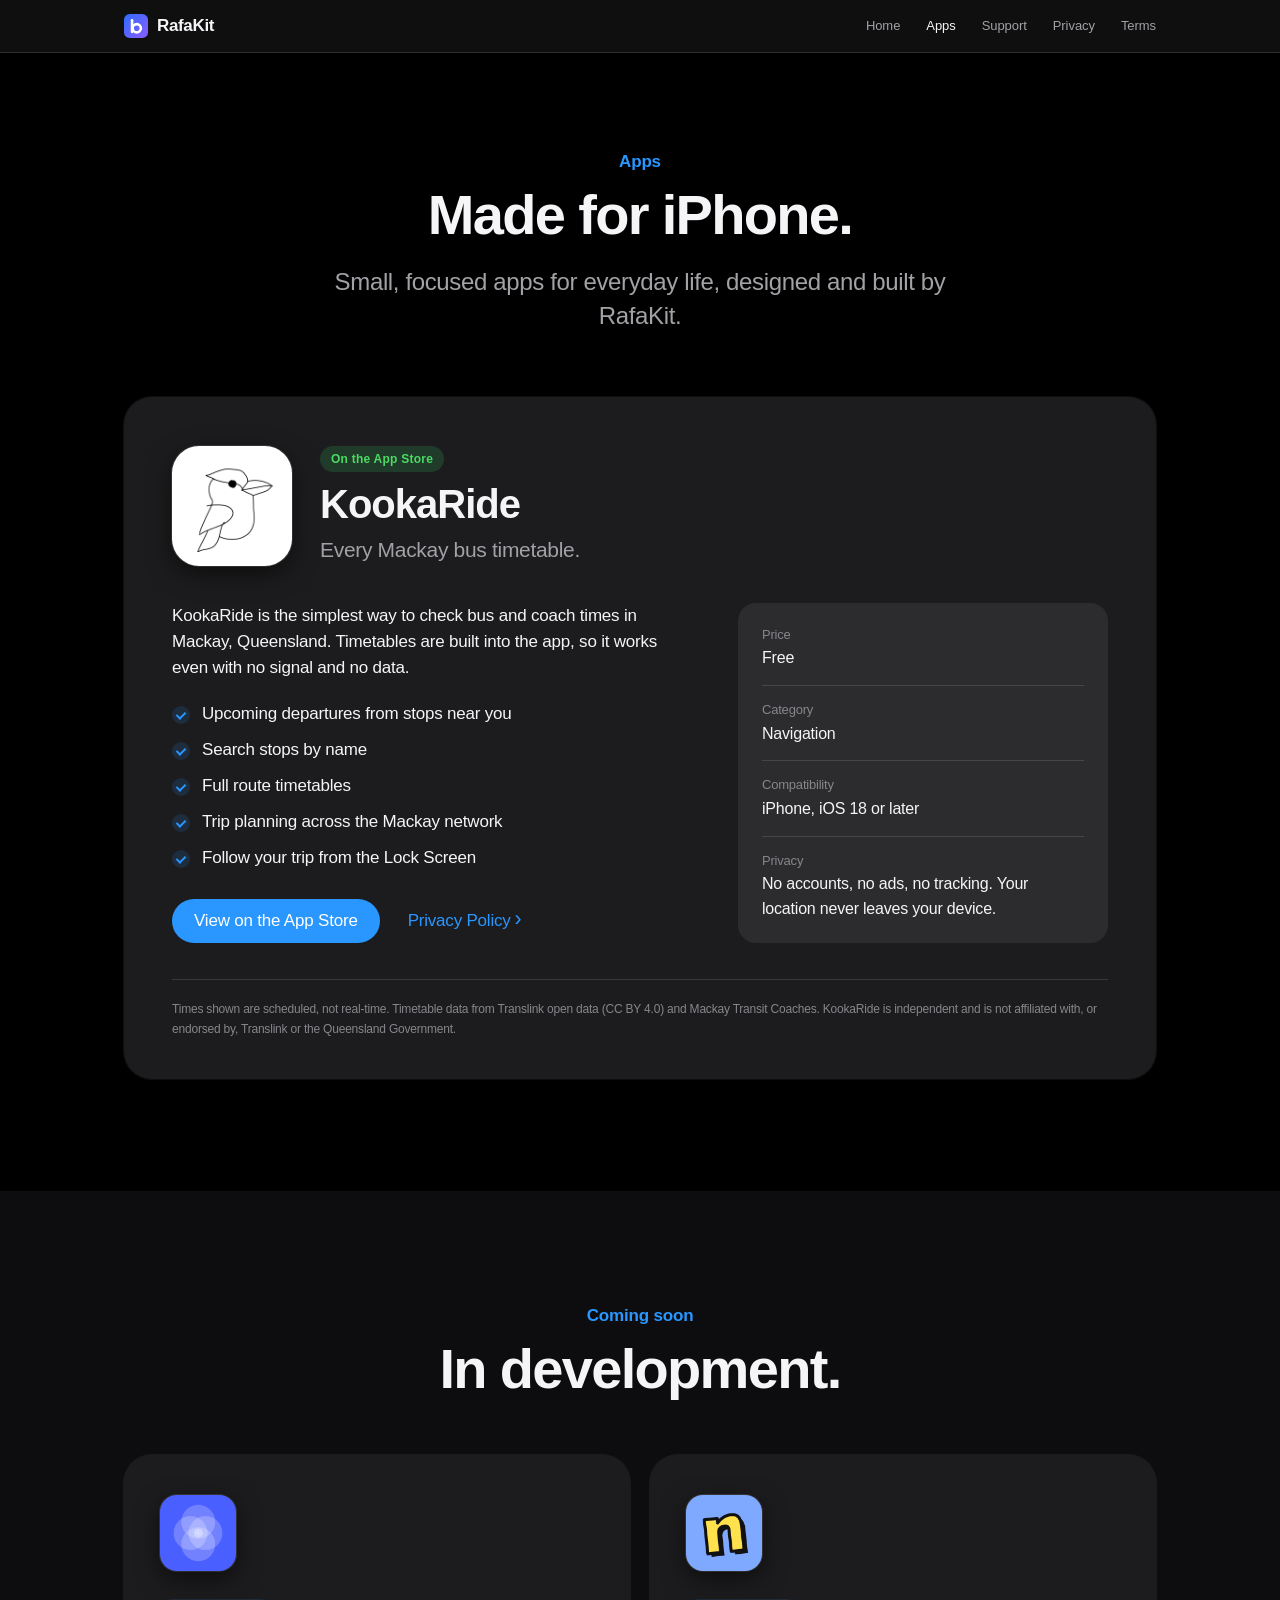
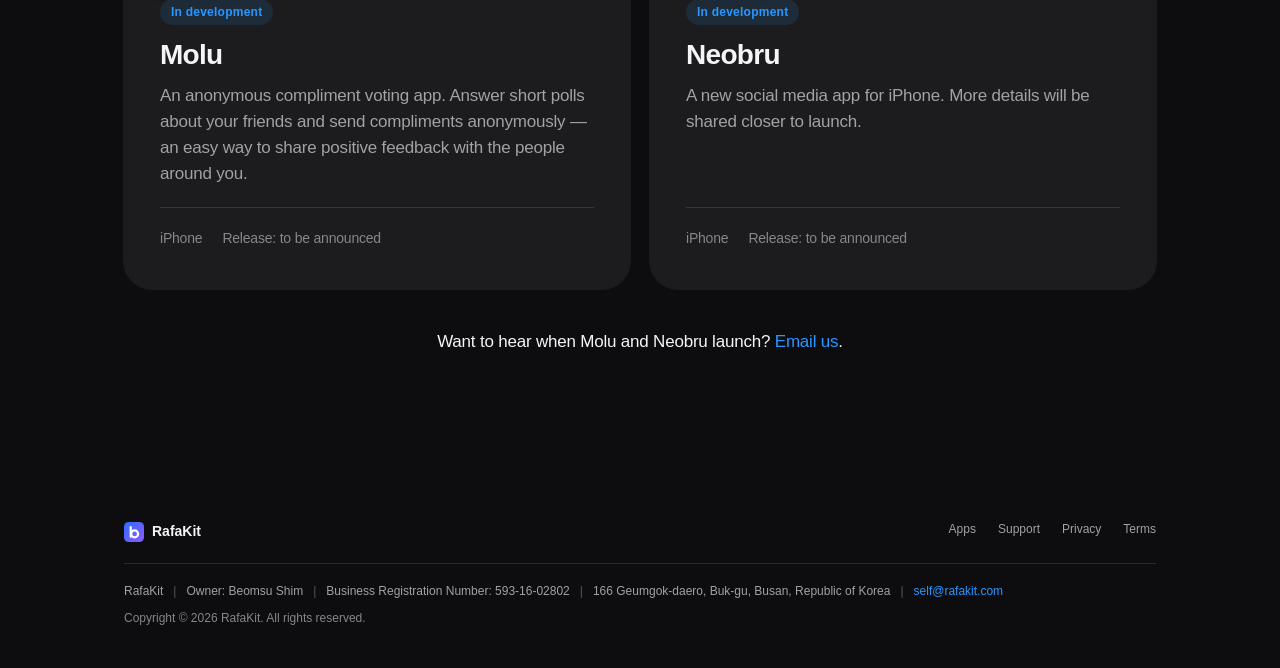
==== commit f934a778: "Use self@rafakit.com as contact email" ====
--- a/apps.html
+++ b/apps.html
@@ -106,7 +106,7 @@
         <div class="meta"><span>iPhone</span><span>Release: to be announced</span></div>
       </article>
       </div>
-      <p class="center reveal" style="margin-top:40px">Want to hear when Molu and Neobru launch? <a href="mailto:iwork@rafakit.com?subject=Launch%20updates">Email us</a>.</p>
+      <p class="center reveal" style="margin-top:40px">Want to hear when Molu and Neobru launch? <a href="mailto:self@rafakit.com?subject=Launch%20updates">Email us</a>.</p>
     </div>
   </section>
 </main>
@@ -133,7 +133,7 @@
       <span>Owner: Beomsu Shim</span>
       <span>Business Registration Number: 593-16-02802</span>
       <span>166 Geumgok-daero, Buk-gu, Busan, Republic of Korea</span>
-      <span><a href="mailto:iwork@rafakit.com">iwork@rafakit.com</a></span>
+      <span><a href="mailto:self@rafakit.com">self@rafakit.com</a></span>
     </p>
     <p class="copy">Copyright &copy; 2026 RafaKit. All rights reserved.</p>
   </div>
